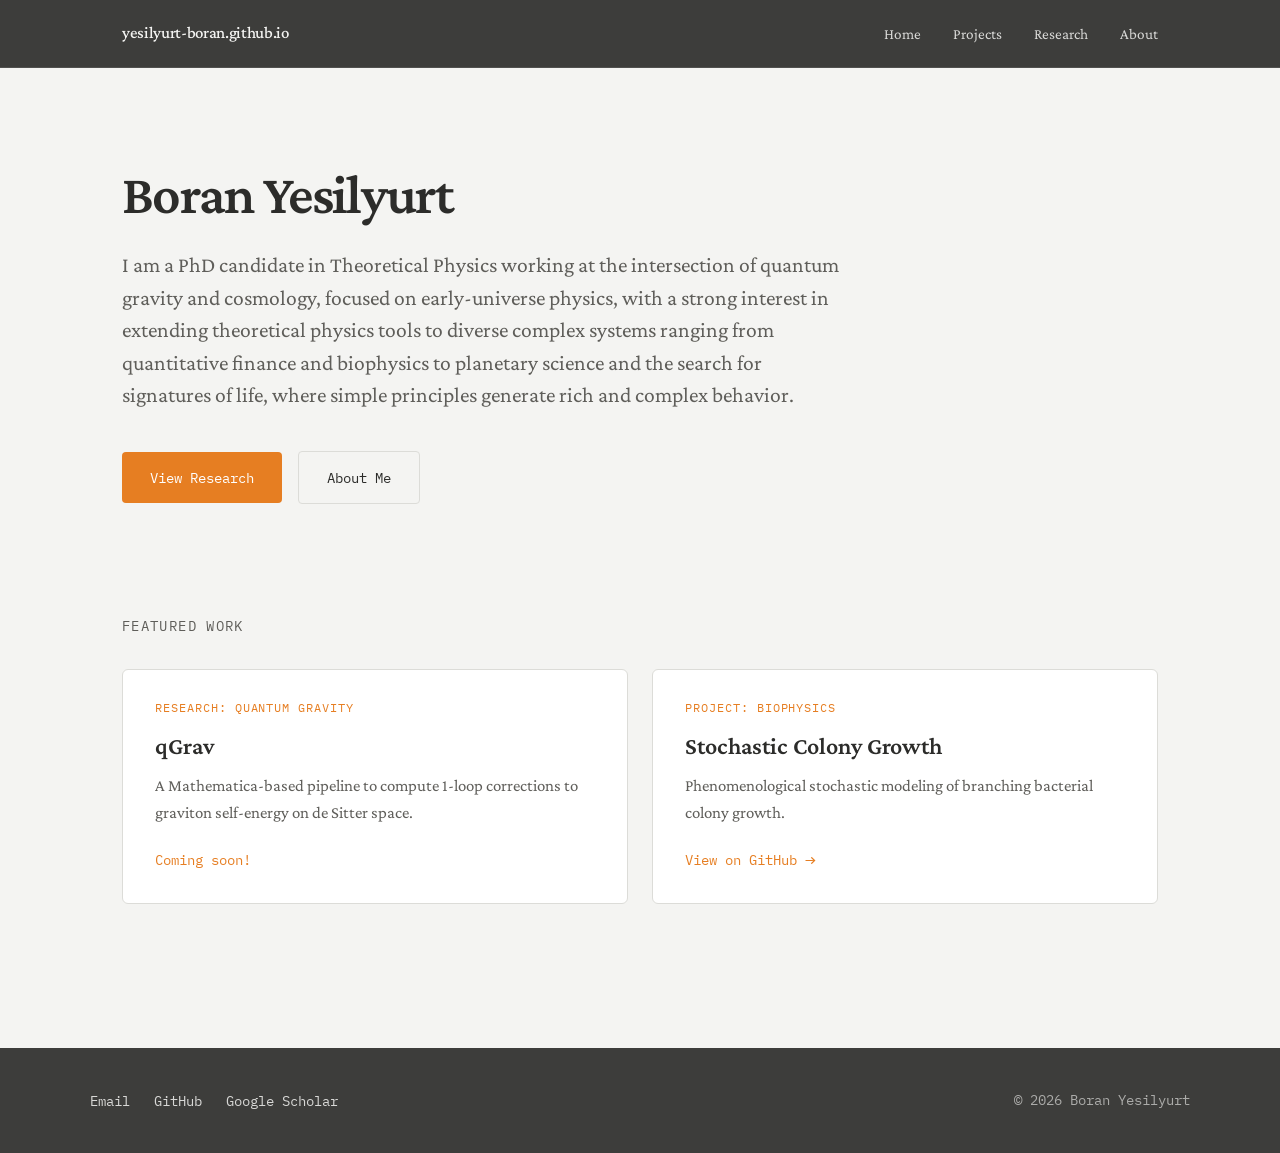
==== index.html @ 354a684c "initial commit" ====
<!DOCTYPE html>
<html lang="en">
<head>
    <meta charset="UTF-8">
    <meta name="viewport" content="width=device-width, initial-scale=1.0">
    <title>Boran Yesilyurt — Theoretical Physics</title>
    <link rel="preconnect" href="https://fonts.googleapis.com">
    <link rel="preconnect" href="https://fonts.gstatic.com" crossorigin>
    <link href="https://fonts.googleapis.com/css2?family=Crimson+Pro:wght@400;500;600&family=IBM+Plex+Mono:wght@400;500&display=swap" rel="stylesheet">
    <link rel="stylesheet" href="style.css">
</head>
<body>
    <nav>
        <div class="nav-container">
            <div class="nav-logo">yesilyurt-boran.github.io</div>
            <ul class="nav-links">
                <li><a href="index.html">Home</a></li>
                <li><a href="projects.html">Projects</a></li>
                <li><a href="research.html">Research</a></li>
                <li><a href="about.html">About</a></li>
            </ul>
        </div>
    </nav>

    <section class="hero" id="home">
        <h1>Boran Yesilyurt</h1>
        <p class="hero-tagline">
            I am a PhD candidate in Theoretical Physics working at the intersection of quantum gravity and cosmology, focused on early-universe physics, with a strong interest in extending theoretical physics tools to diverse complex systems ranging from quantitative finance and biophysics to planetary science and the search for signatures of life, where simple principles generate rich and complex behavior.
        </p>
        <div class="cta-row">
            <a href="#research" class="btn btn-primary">View Research</a>
            <a href="#about" class="btn btn-secondary">About Me</a>
        </div>
    </section>

    <section class="featured">
        <div class="section-header">Featured Work</div>
        <div class="work-grid">
            <div class="work-card">
                <div class="work-category">Research: Quantum Gravity</div>
                <h3 class="work-title">qGrav</h3>
                <p class="work-desc">A Mathematica-based pipeline to compute 1-loop corrections to graviton self-energy on de Sitter space.</p>
                <a class="work-pending">Coming soon!</a>
            </div>
            
            <div class="work-card">
                <div class="work-category">Project: Biophysics</div>
                <h3 class="work-title">Stochastic Colony Growth</h3>
                <p class="work-desc">Phenomenological stochastic modeling of branching bacterial colony growth.</p>
                <a href="#" class="work-link">View on GitHub</a>
            </div>
            
        </div>
    </section>


    <footer>
        <div class="footer-container">
            <ul class="footer-links">
                <li><a href="mailto:b.yesilyurt@ufl.edu">Email</a></li>
                <li><a href="https://github.com/yesilyurt-boran">GitHub</a></li>
                <li><a href="https://scholar.google.com/citations?user=VNmF69QAAAAJ&hl=en">Google Scholar</a></li>
            </ul>
            <div class="footer-note">© 2026 Boran Yesilyurt</div>
        </div>
    </footer>
</body>
</html>
---- style.css ----
:root {
            --bg-primary: #F4F4F2;
            --bg-secondary: #fff;
            --bg-nav: #3D3D3B;
            --text-primary: #2C2C2A;
            --text-secondary: #5F5E5A;
            --text-nav: #F4F4F2;
            --accent: #E67E22;
            --accent-dark: #C05A10;
            --border: #DCDCD8;
            --border-light: #EBEBEA;
        }
        
        * {
            margin: 0;
            padding: 0;
            box-sizing: border-box;
        }
        
        body {
            font-family: 'Crimson Pro', serif;
            background: var(--bg-primary);
            color: var(--text-primary);
            line-height: 1.6;
            overflow-x: hidden;
        }
		
		.container {
            max-width: 1100px;
            margin: 0 auto;
			animation: fadeIn 0.8s ease-out;
        }
        
        h1 {
            font-size: 2.5rem;
            margin-bottom: 0.5rem;
            font-weight: 600;
        }
        
        .intro {
            font-size: 1.1rem;
            color: var(--text-secondary);
            margin-bottom: 3rem;
            max-width: 720px;
            line-height: 1.7;
        }
        
        .gallery {
            display: grid;
            grid-template-columns: repeat(auto-fill, minmax(300px, 1fr));
            gap: 1.5rem;
        }
        
        /* Navigation */
        nav {
            background: var(--bg-nav);
            padding: 1.25rem 0;
            position: sticky;
            top: 0;
            z-index: 100;
            border-bottom: 1px solid rgba(255, 255, 255, 0.1);
        }
        
        .nav-container {
            max-width: 1100px;
            margin: 0 auto;
            padding: 0 2rem;
            display: flex;
            justify-content: space-between;
            align-items: center;
        }
        
        .nav-logo {
            font-family: 'Crimson Pro', serif;
            font-size: 1.05rem;
            font-weight: 500;
            color: var(--text-nav);
            letter-spacing: -0.02em;
        }
        
        .nav-links {
            display: flex;
            gap: 2rem;
            list-style: none;
        }
        
        .nav-links a {
            color: var(--text-nav);
            text-decoration: none;
            font-size: 0.95rem;
            transition: color 0.2s;
            opacity: 0.85;
        }
        
        .nav-links a:hover {
            opacity: 1;
            color: var(--accent);
        }
        
        /* Hero Section */
        .hero {
            max-width: 1100px;
            margin: 0 auto;
            padding: 6rem 2rem 4rem;
            animation: fadeIn 0.8s ease-out;
        }
        
        @keyframes fadeIn {
            from { opacity: 0; transform: translateY(20px); }
            to { opacity: 1; transform: translateY(0); }
        }
        
        .hero h1 {
            font-size: 3.5rem;
            font-weight: 600;
            line-height: 1.1;
            margin-bottom: 1.5rem;
            color: var(--text-primary);
            letter-spacing: -0.03em;
        }
        
        .hero-tagline {
            font-size: 1.35rem;
            color: var(--text-secondary);
            max-width: 720px;
            line-height: 1.5;
            margin-bottom: 2.5rem;
        }
        
        .hero-tagline .highlight {
            color: var(--accent);
            font-weight: 500;
        }
        
        .cta-row {
            display: flex;
            gap: 1rem;
            align-items: center;
        }
        
        .btn {
            padding: 0.85rem 1.75rem;
            font-family: 'IBM Plex Mono', monospace;
            font-size: 0.9rem;
            border: none;
            cursor: pointer;
            text-decoration: none;
            display: inline-block;
            transition: all 0.2s;
            border-radius: 4px;
        }
        
        .btn-primary {
            background: var(--accent);
            color: white;
        }
        
        .btn-primary:hover {
            background: var(--accent-dark);
            transform: translateY(-2px);
            box-shadow: 0 4px 12px rgba(230, 126, 34, 0.25);
        }
        
        .btn-secondary {
            background: transparent;
            color: var(--text-primary);
            border: 1px solid var(--border);
        }
        
        .btn-secondary:hover {
            border-color: var(--accent);
            color: var(--accent);
        }
        
        /* Featured Work Section */
        .featured {
            max-width: 1100px;
            margin: 0 auto;
            padding: 3rem 2rem 5rem;
        }
        
        .section-header {
            font-family: 'IBM Plex Mono', monospace;
            font-size: 0.85rem;
            text-transform: uppercase;
            letter-spacing: 0.1em;
            color: var(--text-secondary);
            margin-bottom: 2rem;
        }
        
        .work-grid {
            display: grid;
            grid-template-columns: repeat(auto-fit, minmax(320px, 1fr));
            gap: 1.5rem;
        }
        
        .work-card {
            background: var(--bg-secondary);
            border: 1px solid var(--border);
            border-radius: 6px;
            padding: 1.75rem 2rem;
            transition: all 0.3s ease;
            position: relative;
            animation: slideUp 0.6s ease-out backwards;
        }
        
        .work-card:nth-child(1) { animation-delay: 0.1s; }
        .work-card:nth-child(2) { animation-delay: 0.2s; }
        .work-card:nth-child(3) { animation-delay: 0.3s; }
        
        @keyframes slideUp {
            from {
                opacity: 0;
                transform: translateY(30px);
            }
            to {
                opacity: 1;
                transform: translateY(0);
            }
        }
        
        .work-card:hover {
            border-color: var(--accent);
            transform: translateY(-4px);
            box-shadow: 0 8px 24px rgba(0, 0, 0, 0.06);
        }
        
        .work-category {
            font-family: 'IBM Plex Mono', monospace;
            font-size: 0.75rem;
            color: var(--accent);
            text-transform: uppercase;
            letter-spacing: 0.08em;
            margin-bottom: 0.75rem;
        }
        
        .work-title {
            font-size: 1.5rem;
            font-weight: 600;
            color: var(--text-primary);
            margin-bottom: 0.75rem;
            line-height: 1.3;
        }
        
        .work-desc {
            font-size: 1.05rem;
            color: var(--text-secondary);
            line-height: 1.6;
            margin-bottom: 1.25rem;
        }
        
        .work-link {
            font-family: 'IBM Plex Mono', monospace;
            font-size: 0.85rem;
            color: var(--accent);
            text-decoration: none;
            display: inline-flex;
            align-items: center;
            gap: 0.5rem;
            transition: gap 0.2s;
        }
        
		.work-pending {
            font-family: 'IBM Plex Mono', monospace;
            font-size: 0.85rem;
            color: var(--accent);
            text-decoration: none;
            display: inline-flex;
            align-items: center;
            gap: 0.5rem;
            transition: gap 0.2s;
        }
		
        .work-link:hover {
            gap: 0.75rem;
        }
        
        .work-link::after {
            content: '→';
            font-size: 1.1rem;
        }
        
        /* Bio Section */
        .bio {
            max-width: 1100px;
            margin: 0 auto;
            padding: 2rem 2rem 5rem;
        }
        
        .bio-content {
            max-width: 720px;
            background: var(--bg-secondary);
            border: 1px solid var(--border);
            border-radius: 6px;
            padding: 2rem 2.5rem;
        }
        
        .bio-content p {
            font-size: 1.1rem;
            line-height: 1.7;
            color: var(--text-secondary);
            margin-bottom: 1.25rem;
        }
        
        .bio-content p:last-child {
            margin-bottom: 0;
        }
        
        /* Footer */
        footer {
            background: var(--bg-nav);
            color: var(--text-nav);
            padding: 2.5rem 2rem;
            margin-top: 4rem;
        }
        
        .footer-container {
            max-width: 1100px;
            margin: 0 auto;
            display: flex;
            justify-content: space-between;
            align-items: center;
        }
        
        .footer-links {
            display: flex;
            gap: 1.5rem;
            list-style: none;
        }
        
        .footer-links a {
            color: var(--text-nav);
            text-decoration: none;
            font-family: 'IBM Plex Mono', monospace;
            font-size: 0.85rem;
            opacity: 0.85;
            transition: opacity 0.2s;
        }
        
        .footer-links a:hover {
            opacity: 1;
            color: var(--accent);
        }
        
        .footer-note {
            font-family: 'IBM Plex Mono', monospace;
            font-size: 0.85rem;
            opacity: 0.6;
        }
        
        /* Responsive */
        @media (max-width: 768px) {
            .hero h1 {
                font-size: 2.5rem;
            }
            
            .hero-tagline {
                font-size: 1.15rem;
            }
            
            .nav-links {
                gap: 1.25rem;
            }
            
            .work-grid {
                grid-template-columns: 1fr;
            }
            
            .footer-container {
                flex-direction: column;
                gap: 1.5rem;
                text-align: center;
            }
            
            .cta-row {
                flex-direction: column;
                width: 100%;
            }
            
            .btn {
                width: 100%;
                text-align: center;
            }
        }
		
		/* Projects Gallery */
		.flip-card-wrapper {
            perspective: 1000px;
            height: 380px;
        }
        
        .flip-card {
            position: relative;
            width: 100%;
            height: 100%;
            transition: transform 0.6s;
            transform-style: preserve-3d;
        }
        
        .flip-card-wrapper:hover .flip-card {
            transform: rotateY(180deg);
        }
        
        .flip-card-front, .flip-card-back {
            position: absolute;
            width: 100%;
            height: 100%;
            backface-visibility: hidden;
            display: flex;
            flex-direction: column;
            padding: 2rem;
            border-radius: 8px;
            border: 1px solid var(--border);
        }
        
        .flip-card-front {
            background: var(--bg-secondary);
            justify-content: space-between;
        }
        
        .flip-card-back {
            background: var(--bg-secondary);
            border-color: var(--accent);
            transform: rotateY(180deg);
            justify-content: space-between;
            align-items: center;
        }
        
        .card-header {
            display: flex;
            flex-direction: column;
            gap: 0.75rem;
        }
        
        .card-category {
            font-family: 'IBM Plex Mono', monospace;
            font-size: 0.75rem;
            color: var(--accent);
            text-transform: uppercase;
            letter-spacing: 0.1em;
        }
        
        .card-title {
            font-size: 1.5rem;
            font-weight: 600;
            color: var(--text-primary);
            line-height: 1.3;
        }
        
        .card-tech {
            font-size: 0.9rem;
            color: var(--text-secondary);
            font-family: 'IBM Plex Mono', monospace;
            margin-top: 0.5rem;
        }
        
        .card-description {
            font-size: 1rem;
            color: var(--text-secondary);
            line-height: 1.6;
        }
        
        .card-hint {
            font-family: 'IBM Plex Mono', monospace;
            font-size: 0.8rem;
            color: var(--text-secondary);
            opacity: 0.7;
            margin-top: auto;
        }
        
        .flip-card-back .summary {
            text-align: center;
            margin-bottom: 1.5rem;
        }
        
        .summary-title {
            font-size: 0.95rem;
            font-weight: 500;
            color: var(--text-secondary);
            margin-bottom: 0.75rem;
            font-family: 'IBM Plex Mono', monospace;
            text-transform: uppercase;
            letter-spacing: 0.08em;
        }
        
        .summary-text {
            font-size: 1.05rem;
            color: var(--text-primary);
            line-height: 1.6;
            margin-bottom: 1rem;
        }
        
        .github-btn {
            display: inline-flex;
            align-items: center;
            gap: 0.5rem;
            padding: 0.75rem 1.5rem;
            background: var(--accent);
            color: white;
            text-decoration: none;
            border-radius: 4px;
            font-family: 'IBM Plex Mono', monospace;
            font-size: 0.85rem;
            transition: all 0.2s;
            border: none;
            cursor: pointer;
        }
        
        .github-btn:hover {
            background: var(--accent-dark);
            transform: translateY(-2px);
        }
        
        @media (max-width: 768px) {
            .gallery {
                grid-template-columns: 1fr;
            }
            
            .flip-card-wrapper {
                height: auto;
                aspect-ratio: 1;
            }
        }
		
		/* Research */
		
		.publications-list {
            display: flex;
            flex-direction: column;
            gap: 1rem;
        }
        
        .publication-item {
            background: var(--bg-secondary);
            border: 1px solid var(--border);
            border-radius: 6px;
            padding: 1.5rem 1.75rem;
            transition: all 0.2s ease;
            position: relative;
            cursor: help;
        }
        
        .publication-item:hover {
            border-color: var(--accent);
            box-shadow: 0 4px 12px rgba(0, 0, 0, 0.06);
        }
        
        .pub-meta {
            display: flex;
            align-items: baseline;
            gap: 1rem;
            margin-bottom: 0.75rem;
            flex-wrap: wrap;
        }
        
        .pub-year {
            font-family: 'IBM Plex Mono', monospace;
            font-size: 0.85rem;
            color: var(--accent);
            font-weight: 500;
            flex-shrink: 0;
        }
        
        .pub-venue {
            font-family: 'IBM Plex Mono', monospace;
            font-size: 0.8rem;
            color: var(--text-secondary);
            text-transform: uppercase;
            letter-spacing: 0.08em;
        }
        
        .pub-title {
            font-size: 1.25rem;
            font-weight: 600;
            color: var(--text-primary);
            margin-bottom: 0.75rem;
            line-height: 1.4;
        }
        
        .pub-authors {
            font-size: 0.95rem;
            color: var(--text-secondary);
            margin-bottom: 0.75rem;
            line-height: 1.6;
        }
        
        .pub-authors .me {
            font-weight: 500;
            color: var(--text-primary);
        }
        
        .pub-links {
            display: flex;
            gap: 1.5rem;
            margin-top: 1rem;
            flex-wrap: wrap;
        }
        
        .pub-link {
            font-family: 'IBM Plex Mono', monospace;
            font-size: 0.85rem;
            color: var(--accent);
            text-decoration: none;
            transition: color 0.2s;
            display: inline-flex;
            align-items: center;
            gap: 0.4rem;
        }
        
        .pub-link:hover {
            color: var(--accent-dark);
        }
        
        .pub-link::after {
            content: '↗';
            font-size: 1rem;
        }
        
		/* Tooltip */
        .tooltip {
            position: absolute;
            background: var(--text-primary);
            color: var(--bg-primary);
            padding: 1rem 1.25rem;
            border-radius: 6px;
            font-size: 0.95rem;
            line-height: 1.6;
            max-width: 320px;
            pointer-events: none;
            opacity: 0;
            visibility: hidden;
            transition: opacity 0.2s, visibility 0.2s;
            z-index: 1000;
            bottom: 100%;
            left: 50%;
            transform: translateX(-50%) translateY(-12px);
            white-space: normal;
            box-shadow: 0 8px 24px rgba(0, 0, 0, 0.12);
        }
        
        .tooltip::after {
            content: '';
            position: absolute;
            top: 100%;
            left: 50%;
            transform: translateX(-50%);
            border: 6px solid transparent;
            border-top-color: var(--text-primary);
        }
        
        .publication-item:hover .tooltip {
            opacity: 1;
            visibility: visible;
        }
        
        /* Status badges */
        .status-badge {
            font-family: 'IBM Plex Mono', monospace;
            font-size: 0.7rem;
            padding: 3px 8px;
            border-radius: 3px;
            text-transform: uppercase;
            letter-spacing: 0.06em;
            font-weight: 500;
        }
        
        .status-published {
            background: #E8F5E9;
            color: #2E7D32;
        }
        
        .status-submitted {
            background: #F1EFE8;
            color: #5F5E5A;
        }
        
        .status-preprint {
            background: #FFF3E0;
            color: #E65100;
        }
		
/* Bio Section */
        .bio-section {
            background: var(--bg-secondary);
            border: 1px solid var(--border);
            border-radius: 6px;
            padding: 2.5rem;
            margin-bottom: 3rem;
            display: flex;
            gap: 2.5rem;
            align-items: flex-start;
        }
		.bio-content {
            flex: 1;
        }
		.bio-photo {
            flex-shrink: 0;
            width: 280px;
            height: 360px;
            border-radius: 6px;
            overflow: hidden;
            border: 1px solid var(--border);
        }
        
        .bio-photo img {
            width: 100%;
            height: 100%;
            object-fit: cover;
            display: block;
        }
		
        .bio-section h2 {
            font-size: 1.35rem;
            font-weight: 600;
            margin-bottom: 1.5rem;
            color: var(--text-primary);
        }
        
        .bio-text {
            font-size: 1.1rem;
            line-height: 1.8;
            color: var(--text-secondary);
        }
        
        .bio-text p {
            margin-bottom: 1.25rem;
        }
        
        .bio-text p:last-child {
            margin-bottom: 0;
        }
        
        /* CV Section */
        .cv-section {
            background: var(--bg-secondary);
            border: 1px solid var(--border);
            border-radius: 6px;
            padding: 2.5rem;
            margin-bottom: 3rem;
        }
        
        .cv-section h2 {
            font-size: 1.35rem;
            font-weight: 600;
            margin-bottom: 1.5rem;
            color: var(--text-primary);
        }
        
        .cv-desc {
            font-size: 1rem;
            color: var(--text-secondary);
            margin-bottom: 1.75rem;
            line-height: 1.7;
        }
        
        .cv-buttons {
            display: flex;
            gap: 1rem;
            flex-wrap: wrap;
        }
        
        .btn {
            padding: 0.85rem 1.75rem;
            font-family: 'IBM Plex Mono', monospace;
            font-size: 0.9rem;
            border: none;
            cursor: pointer;
            text-decoration: none;
            display: inline-flex;
            align-items: center;
            gap: 0.5rem;
            transition: all 0.2s;
            border-radius: 4px;
        }
        
        .btn-primary {
            background: var(--accent);
            color: white;
        }
        
        .btn-primary:hover {
            background: var(--accent-dark);
            transform: translateY(-2px);
            box-shadow: 0 4px 12px rgba(230, 126, 34, 0.25);
        }
        
        .btn-secondary {
            background: transparent;
            color: var(--text-primary);
            border: 1px solid var(--border);
        }
        
        .btn-secondary:hover {
            border-color: var(--accent);
            color: var(--accent);
        }
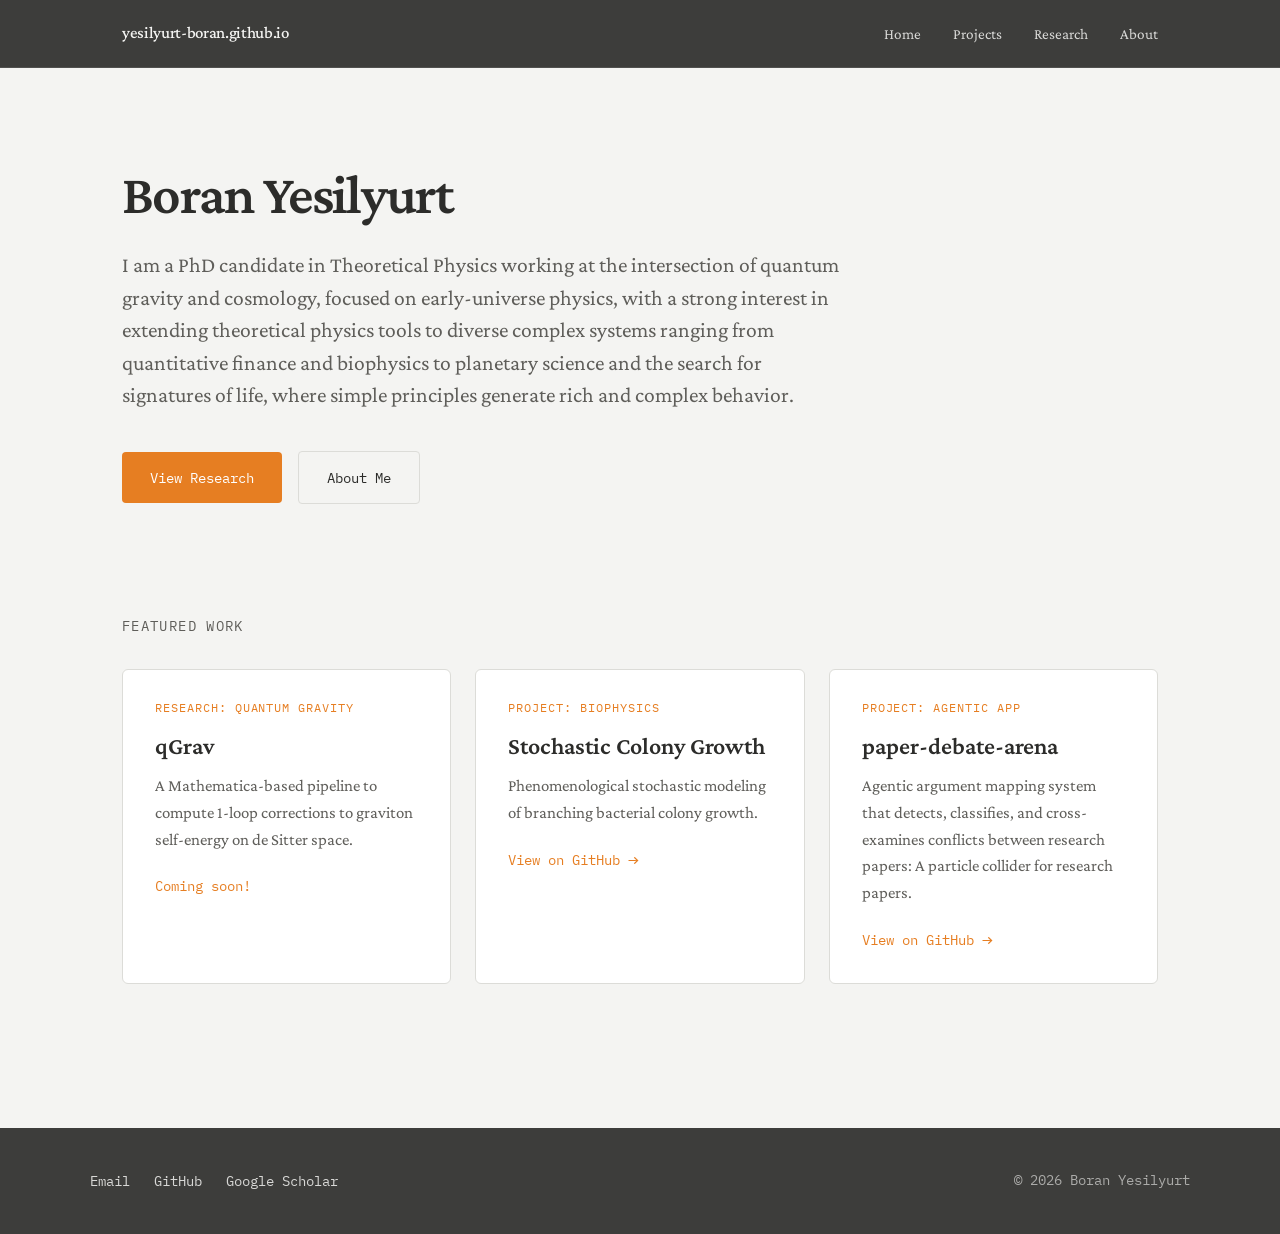
==== commit 0e2f4749: "Update project links in index.html" ====
--- a/index.html
+++ b/index.html
@@ -3,7 +3,7 @@
 <head>
     <meta charset="UTF-8">
     <meta name="viewport" content="width=device-width, initial-scale=1.0">
-    <title>Boran Yesilyurt — Theoretical Physics</title>
+    <title>Boran Yesilyurt</title>
     <link rel="preconnect" href="https://fonts.googleapis.com">
     <link rel="preconnect" href="https://fonts.gstatic.com" crossorigin>
     <link href="https://fonts.googleapis.com/css2?family=Crimson+Pro:wght@400;500;600&family=IBM+Plex+Mono:wght@400;500&display=swap" rel="stylesheet">
@@ -47,9 +47,14 @@
                 <div class="work-category">Project: Biophysics</div>
                 <h3 class="work-title">Stochastic Colony Growth</h3>
                 <p class="work-desc">Phenomenological stochastic modeling of branching bacterial colony growth.</p>
-                <a href="#" class="work-link">View on GitHub</a>
+                <a href="https://github.com/yesilyurt-boran/stochastic-colony-growth" class="work-link">View on GitHub</a>
             </div>
-            
+            <div class="work-card">
+                <div class="work-category">Project: Agentic App</div>
+                <h3 class="work-title">paper-debate-arena</h3>
+                <p class="work-desc">Agentic argument mapping system that detects, classifies, and cross-examines conflicts between research papers: A particle collider for research papers.</p>
+                <a href="https://github.com/yesilyurt-boran/paper-debate-arena" class="work-link">View on GitHub</a>
+            </div>            
         </div>
     </section>
 
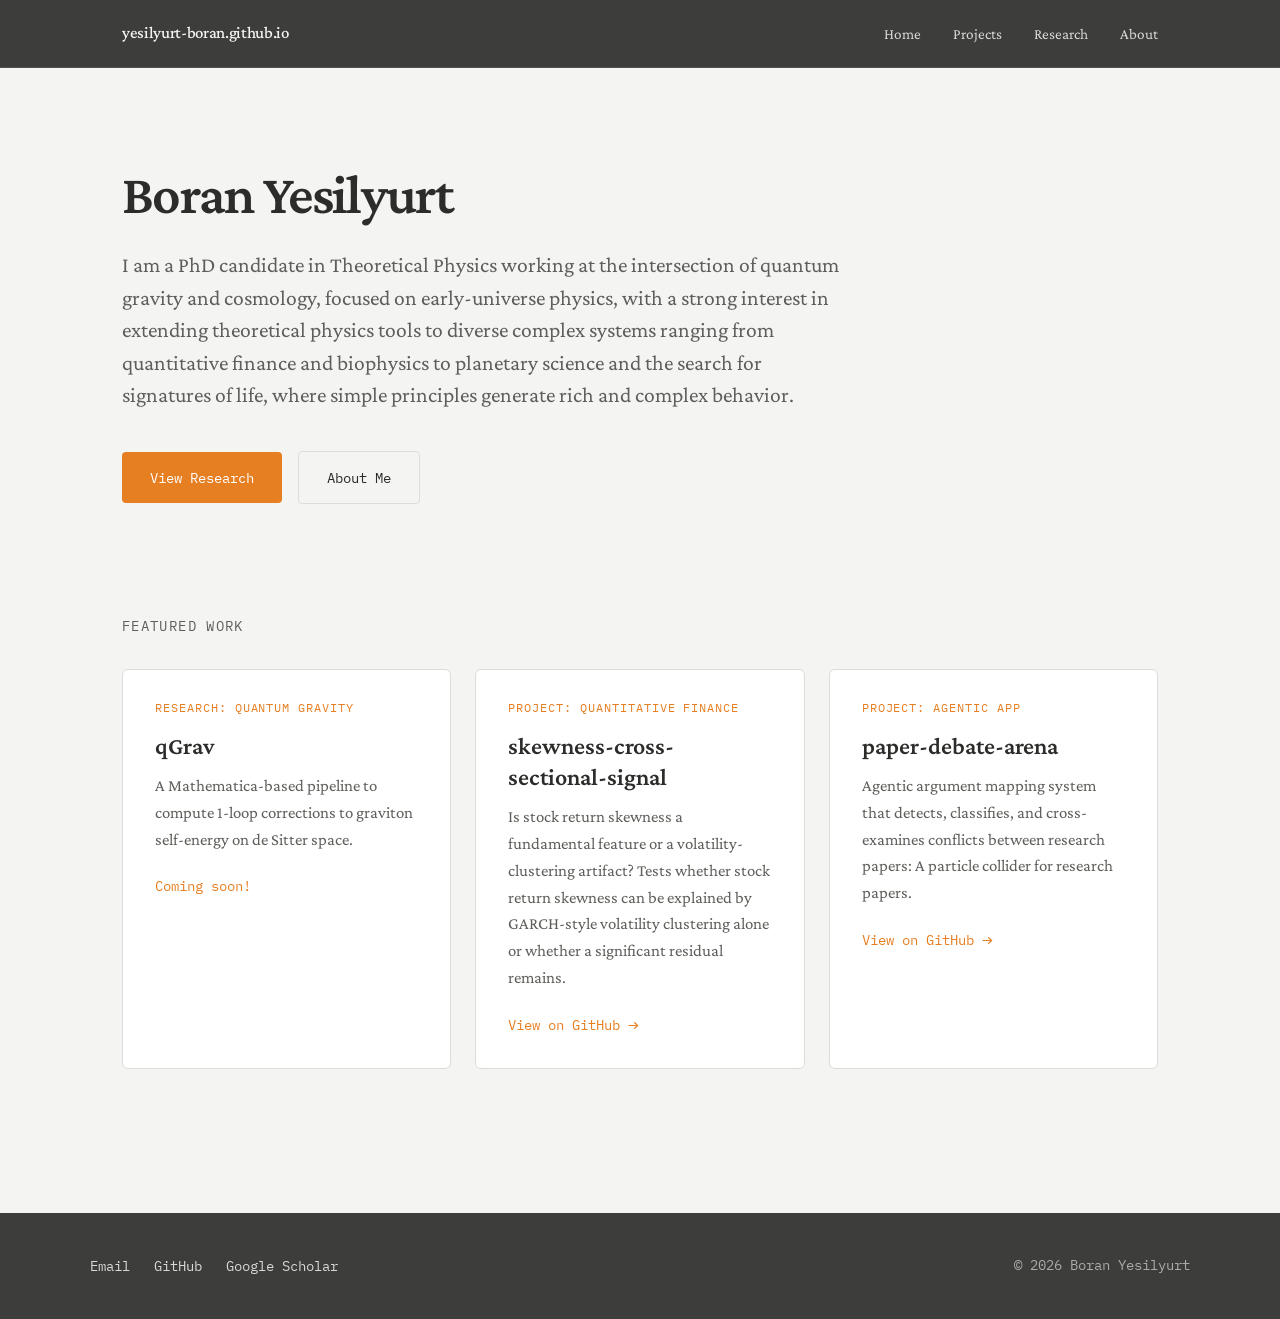
==== commit b3cfc999: "Update project details" ====
--- a/index.html
+++ b/index.html
@@ -28,8 +28,8 @@
             I am a PhD candidate in Theoretical Physics working at the intersection of quantum gravity and cosmology, focused on early-universe physics, with a strong interest in extending theoretical physics tools to diverse complex systems ranging from quantitative finance and biophysics to planetary science and the search for signatures of life, where simple principles generate rich and complex behavior.
         </p>
         <div class="cta-row">
-            <a href="#research" class="btn btn-primary">View Research</a>
-            <a href="#about" class="btn btn-secondary">About Me</a>
+            <a href="research.html" class="btn btn-primary">View Research</a>
+            <a href="about.html" class="btn btn-secondary">About Me</a>
         </div>
     </section>
 
@@ -44,9 +44,9 @@
             </div>
             
             <div class="work-card">
-                <div class="work-category">Project: Biophysics</div>
-                <h3 class="work-title">Stochastic Colony Growth</h3>
-                <p class="work-desc">Phenomenological stochastic modeling of branching bacterial colony growth.</p>
+                <div class="work-category">Project: Quantitative Finance</div>
+                <h3 class="work-title">skewness-cross-sectional-signal</h3>
+                <p class="work-desc">Is stock return skewness a fundamental feature or a volatility-clustering artifact? Tests whether stock return skewness can be explained by GARCH-style volatility clustering alone or whether a significant residual remains.</p>
                 <a href="https://github.com/yesilyurt-boran/stochastic-colony-growth" class="work-link">View on GitHub</a>
             </div>
             <div class="work-card">
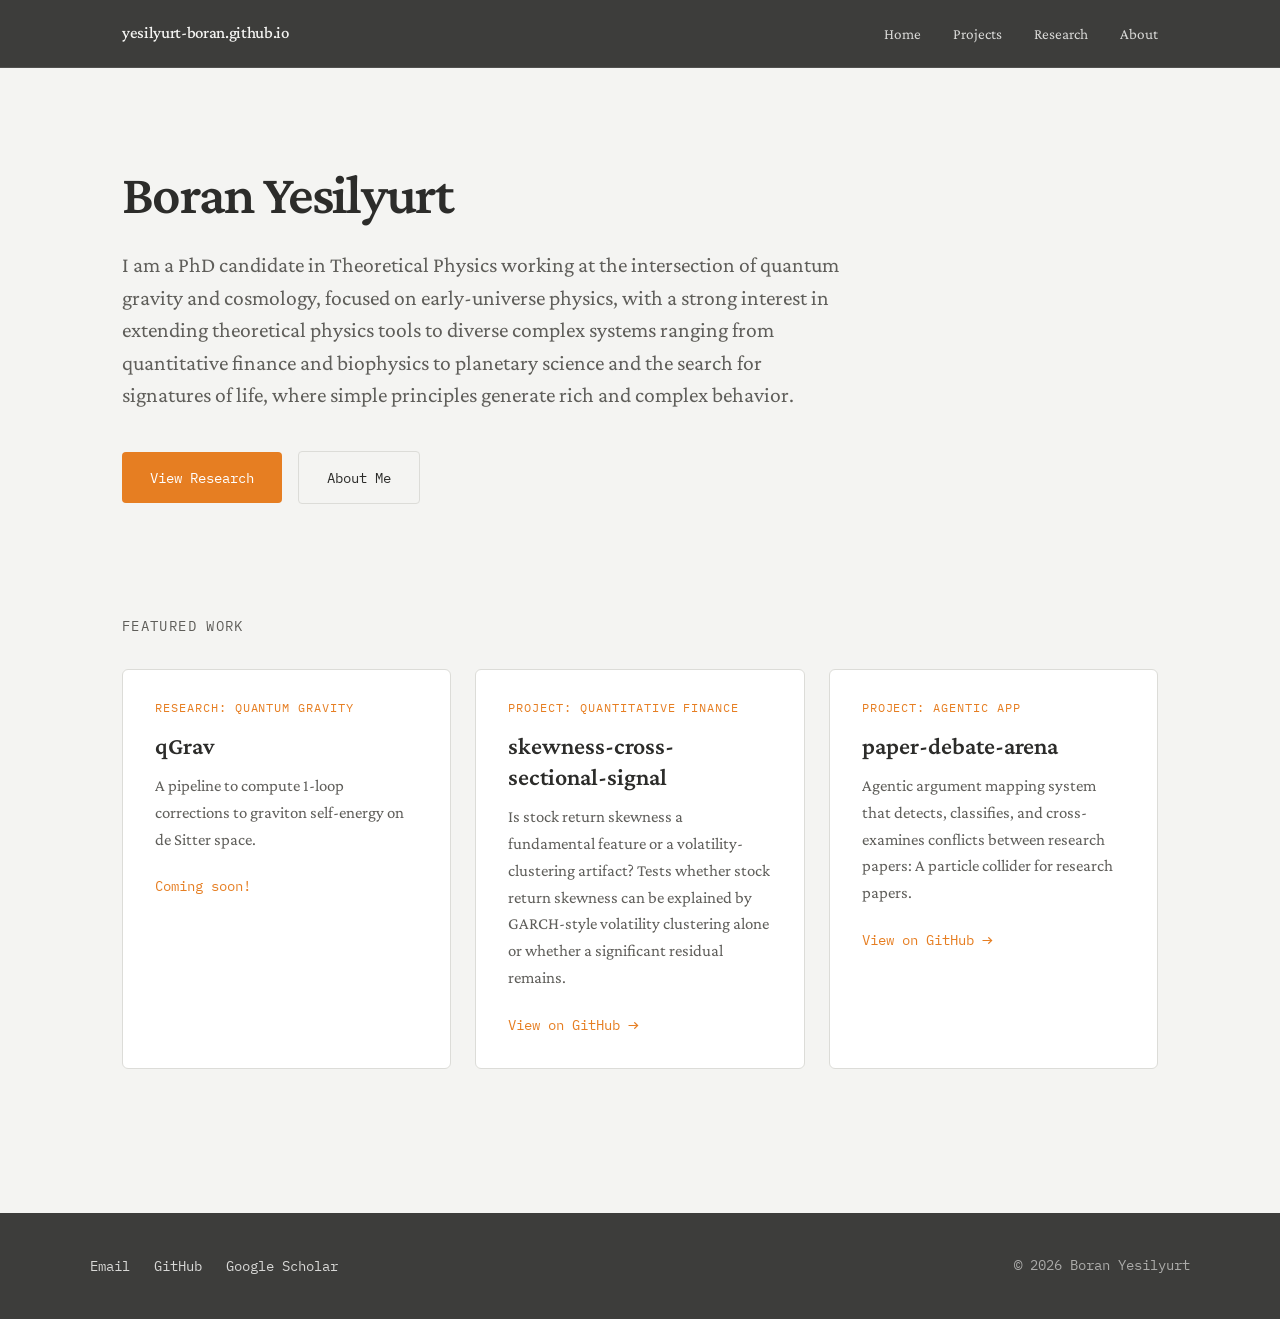
==== commit 71d8ffe2: "Update index.html" ====
--- a/index.html
+++ b/index.html
@@ -39,7 +39,7 @@
             <div class="work-card">
                 <div class="work-category">Research: Quantum Gravity</div>
                 <h3 class="work-title">qGrav</h3>
-                <p class="work-desc">A Mathematica-based pipeline to compute 1-loop corrections to graviton self-energy on de Sitter space.</p>
+                <p class="work-desc">A pipeline to compute 1-loop corrections to graviton self-energy on de Sitter space.</p>
                 <a class="work-pending">Coming soon!</a>
             </div>
             
@@ -47,7 +47,7 @@
                 <div class="work-category">Project: Quantitative Finance</div>
                 <h3 class="work-title">skewness-cross-sectional-signal</h3>
                 <p class="work-desc">Is stock return skewness a fundamental feature or a volatility-clustering artifact? Tests whether stock return skewness can be explained by GARCH-style volatility clustering alone or whether a significant residual remains.</p>
-                <a href="https://github.com/yesilyurt-boran/stochastic-colony-growth" class="work-link">View on GitHub</a>
+                <a href="https://github.com/yesilyurt-boran/skewness-cross-sectional-signal" class="work-link">View on GitHub</a>
             </div>
             <div class="work-card">
                 <div class="work-category">Project: Agentic App</div>
